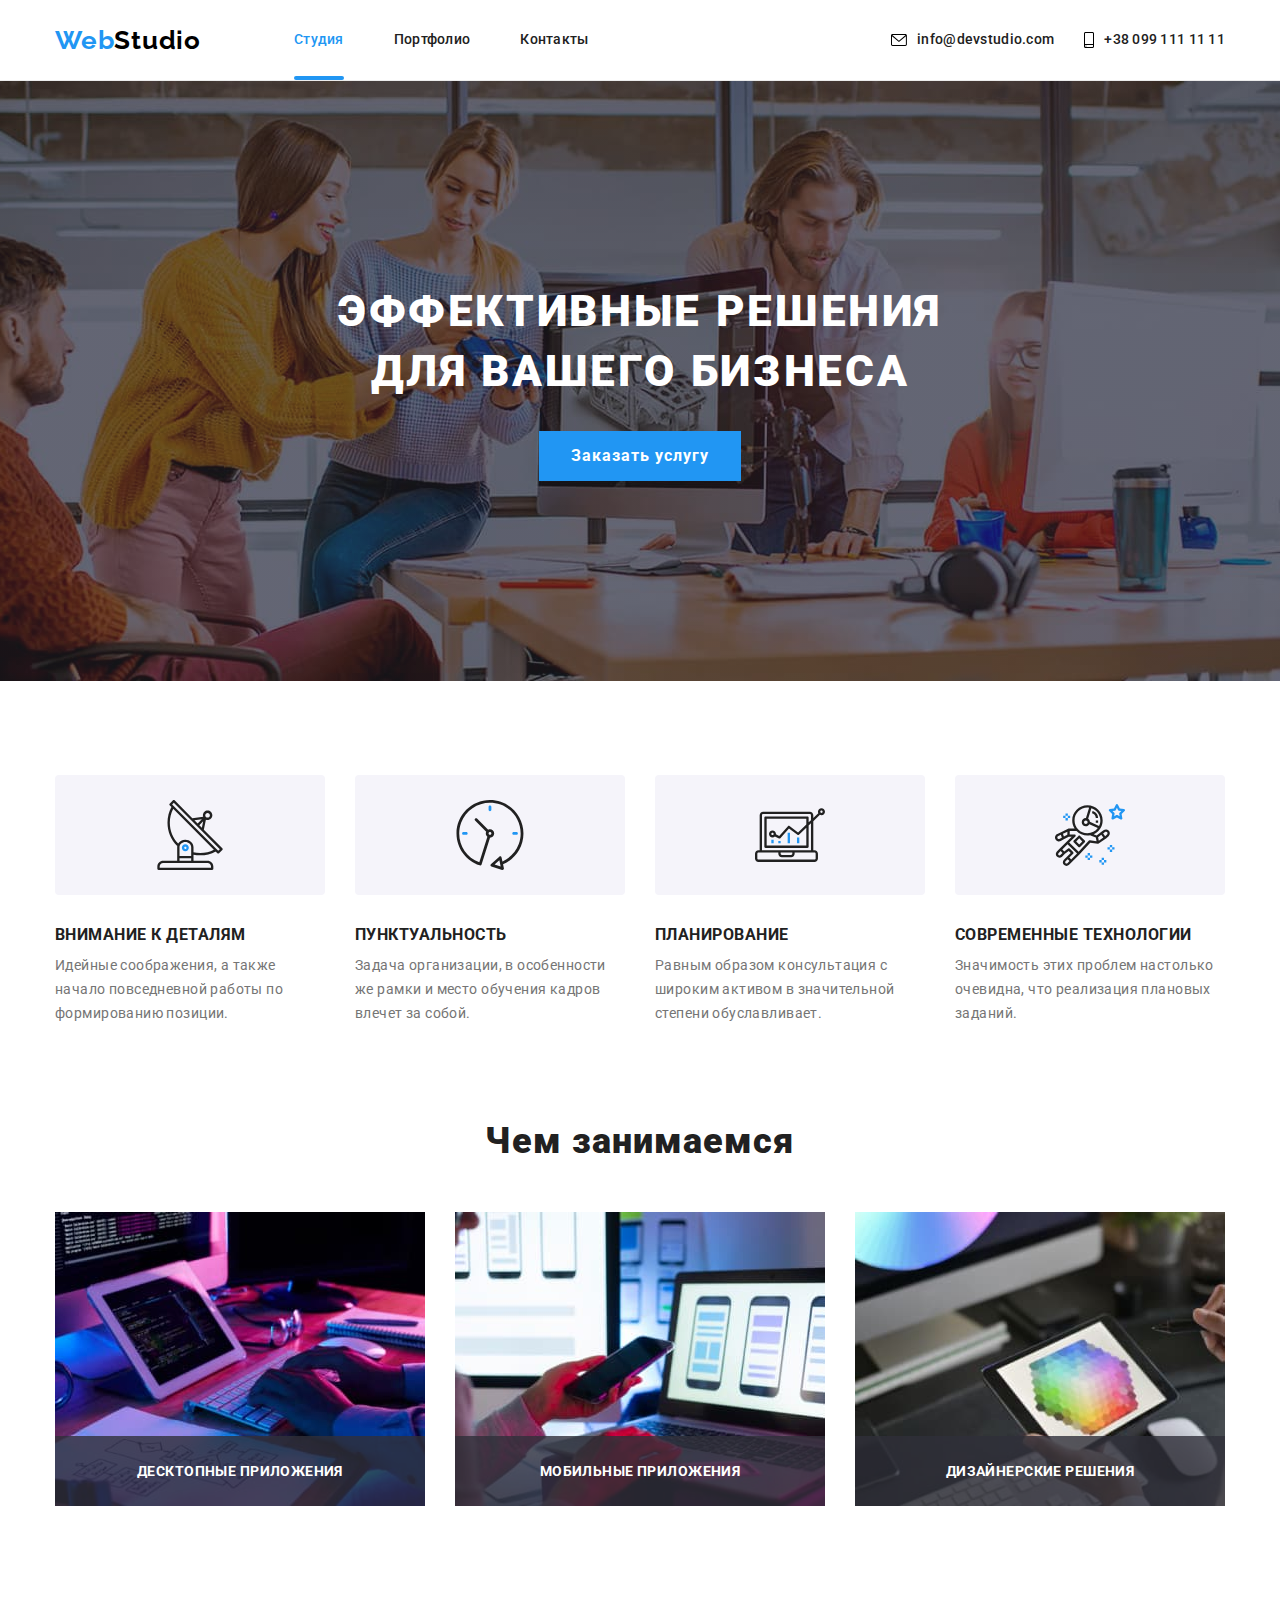
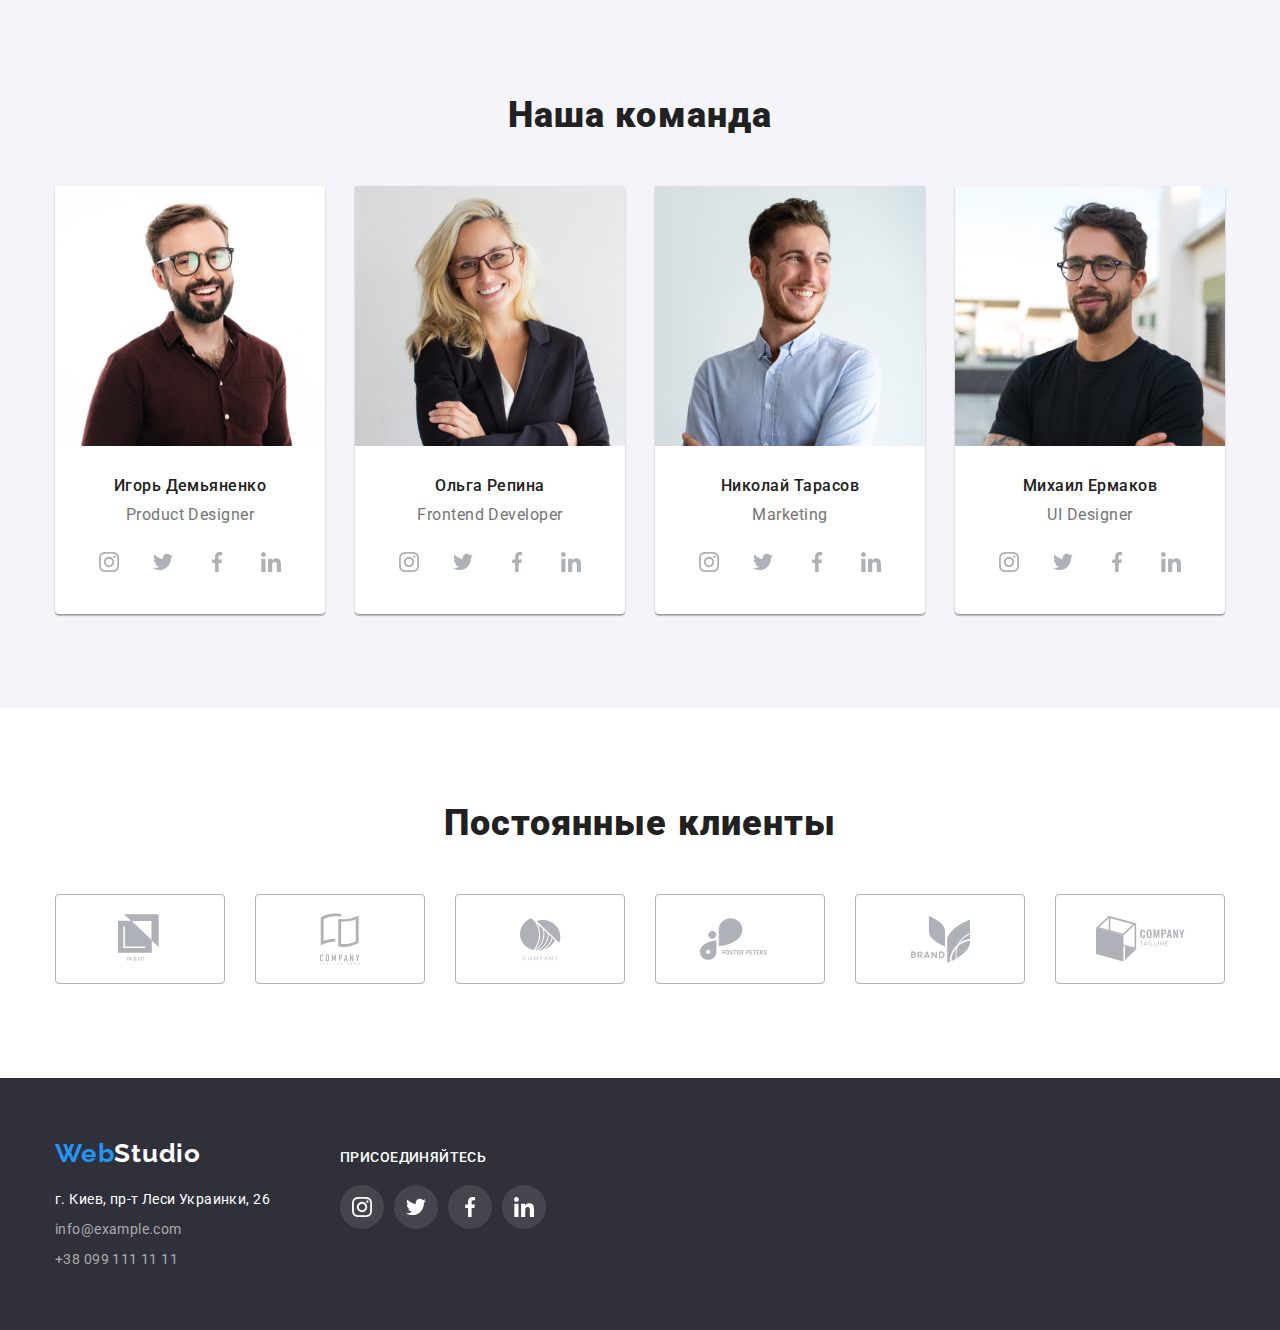
==== index.html @ 580fce65 "добавляет стили" ====
<!DOCTYPE html>
<html lang="ru">

<head>
    <meta charset="UTF-8" />
    <meta name="viewport" content="width=device-width, initial-scale=1.0" />
    <title lang="en">WebStudio</title>
    <link href="https://fonts.googleapis.com/css2?family=Roboto:wght@400;500;700;900&display=swap" rel="stylesheet">
    <link rel="stylesheet" href="https://cdnjs.cloudflare.com/ajax/libs/modern-normalize/1.0.0/modern-normalize.min.css">
    <link rel="stylesheet" href="./css/style.css">
</head>
 
<body>
    <!--шапка-->
    <header class="header">
        <div class="container header-container">
            <nav class="navigate">
                <a href="./index.html" class="link-logo"><span>Web</span>Studio</a>
                <ul class="list menu site-nav">
                    <li class="menu-item"><a href="./index.html" class=" link link-current">Студия</a></li>
                    <li class="menu-item"><a href="./portfolio.html" class="link menu-link">Портфолио</a></li>
                    <li class="menu-item"><a href="#contacts" class="link menu-link ">Контакты</a></li>
                </ul> 
            </nav>    
                <ul class="list menu contacts-top">
                    <li class="menu-item">
                        <a href="mailto:info@devstudio.com" class="link menu-link link-contacts">
                            <svg class="svg-item" width="16" height="12">
                                <use href="./images/sprite.svg#icon-envelope"></use>
                            </svg>
                            info@devstudio.com
                        </a>
                    </li>
                    <li class="menu-item">
                        <a href="tel:380991111111" class="link menu-link link-contacts">
                            <svg class="svg-item" width="10" height="16">
                                <use href="./images/sprite.svg#icon-smartphone"></use>
                            </svg> 
                            +38 099 111 11 11
                        </a>
                    </li>
                </ul>
        </div>
   </header>

    <main>
        <!--герой-->
        
        <section class="hero overlay">
            <div class="container hero-box ">
                <h1 class="page-title no-margin">Эффективные решения <br />для вашего бизнеса</h1>
                <button  class="main-btn" type="button" data-modal-open>Заказать услугу</button>
            </div>    
        </section>
        

        <!--особенности-->
        <section class="benefits">
            <div class="container">
                <h2 class="visually-hidden">Преимущества</h2>
                <ul class="list menu-benefits menu">
                    <li class="item">
                        <div class="icon">
                            <svg class="svg-item">
                                <use href="./images/sprite.svg#icon-antenna"></use>
                            </svg>
                        </div>
                        <h3 class="p-title no-margin">Внимание к деталям</h3>
                        <p class="text">
                            Идейные соображения, а также начало повседневной работы по
                            формированию позиции.
                        </p>
                    </li>
                    <li class="item">
                        <div class="icon">
                            <svg class="svg-item">
                                <use href="./images/sprite.svg#icon-clock"></use>
                            </svg>
                        </div>
                        <h3  class="p-title no-margin">Пунктуальность</h3>
                        <p class="text no-margin">
                            Задача организации, в особенности же рамки и место обучения кадров
                            влечет за собой.
                        </p>
                    </li>
                    <li class="item">
                        <div class="icon">
                            <svg class="svg-item">
                                <use href="./images/sprite.svg#icon-diagram"></use>
                            </svg>
                        </div>
                        <h3  class="p-title no-margin">Планирование</h3>
                        <p class="text no-margin">
                            Равным образом консультация с широким активом в значительной
                            степени обуславливает.
                        </p>
                    </li>
                    <li class="item">
                        <div class="icon">
                        <svg class="svg-item" width="70" height="70">
                            <use href="./images/sprite.svg#icon-astronaut"></use>
                        </svg>
                        </div>
                        <h3 class="p-title no-margin">Современные технологии</h3>
                        <p class="text no-margin">
                            Значимость этих проблем настолько очевидна, что реализация
                            плановых заданий.
                        </p>
                    </li>
                </ul>
            </div>
        </section>

        <!--Чем занимаемся-->
        <section class="about">
            <div class="container">
                <h2  class="section-tittle no-margin">Чем занимаемся</h2>
                <ul class="list menu menu-offers">                   
                    <li class="item">
                         <a class="link" href="">
                        <img src="./images/img.jpg" alt="В руках мобильный телефон" width="370"/>
                        <p class="description">Десктопные приложения</p>
                    </a>
                    
                    </li>
                    <li class="item">
                       <a class="link" href="">
                        <img src="./images/box2.jpg" alt="В руках планшет" width="370"/>
                        <p class="description">Мобильные приложения</p>
                    </a>
                     
                    </li>
                    <li class="item">
                        <a class="link" href="">
                        <img src="./images/box3.jpg" alt="За клавиатурой" width="370"/>
                        <p class="description">Дизайнерские решения</p>
                    </a>
                     
                    </li>
                </ul>
            </div>   
        </section>

        <!--Наша команда-->
        <section class="team">
            <div class="container">
                <h2 class="section-tittle no-margin">Наша команда</h2>
                <ul class="list menu menu-team">                   
                    <li class="team-card">
                        <img src="./images/pd.jpg"  alt="Игорь Демьяненко" width="270"/>
                        <div class="info">
                            <h3  class="p-title no-margin">Игорь Демьяненко</h3>
                            <p lang="en" class="text no-margin">Product Designer</p>
                            <ul class="social-list list">
                                <li class="item">
                                    <a class="link social-link light" href="https://www.instagram.com/" aria-label="Instagram">
                                        <span class="visually-hidden">Instagram</span>
                                        <svg class="social-icon">
                                            <use href="./images/sprite.svg#icon-instagram"></use>
                                        </svg>
                                    </a>
                                </li>
                                <li class="item">
                                    <a class="link social-link light" href="https://twitter.com/" aria-label="Twitter">
                                        <span class="visually-hidden">Twitter</span>
                                        <svg class="social-icon">
                                            <use href="./images/sprite.svg#icon-twitter"></use>
                                        </svg>
                                    </a>
                                </li>
                                <li class="item">
                                    <a class="link social-link light" href="https://facebook.com/" aria-label="Facebook">
                                        <span class="visually-hidden">Facebook</span>
                                        <svg class="social-icon">
                                            <use href="./images/sprite.svg#icon-facebook"></use>
                                        </svg>
                                    </a>
                                </li>
                                <li class="item">
                                    <a class="link social-link light" href="https://www.linkedin.com/" aria-label="LinkedIn">
                                        <span class="visually-hidden">LinkedIn</span>
                                        <svg class="social-icon">
                                            <use href="./images/sprite.svg#icon-linkedin"></use>
                                        </svg>
                                    </a>
                                </li>
                            </ul>   
                        </div>
                    </li>
                
                    <li class="team-card">
                        <img src="./images/fd.jpg" alt="Ольга Репина" width="270"/>
                        <div class="info">
                            <h3  class="p-title no-margin">Ольга Репина</h3>
                            <p lang="en" class="text no-margin">Frontend Developer</p>
                            <ul class="social-list list">
                                <li class="item">
                                    <a class="link social-link light" href="https://www.instagram.com/" aria-label="Instagram">
                                        <span class="visually-hidden">Instagram</span>
                                        <svg class="social-icon">
                                            <use href="./images/sprite.svg#icon-instagram"></use>
                                        </svg>
                                    </a>
                                </li>
                                <li class="item">
                                    <a class="link social-link light" href="https://twitter.com/" aria-label="Twitter">
                                        <span class="visually-hidden">Twitter</span>
                                        <svg class="social-icon">
                                            <use href="./images/sprite.svg#icon-twitter"></use>
                                        </svg>
                                    </a>
                                </li>
                                <li class="item">
                                    <a class="link social-link light" href="https://facebook.com/" aria-label="Facebook">
                                        <span class="visually-hidden">Facebook</span>
                                        <svg class="social-icon">
                                            <use href="./images/sprite.svg#icon-facebook"></use>
                                        </svg>
                                    </a>
                                </li>
                                <li class="item">
                                    <a class="link social-link light" href="https://www.linkedin.com/" aria-label="LinkedIn">
                                        <span class="visually-hidden">LinkedIn</span>
                                        <svg class="social-icon">
                                            <use href="./images/sprite.svg#icon-linkedin"></use>
                                        </svg>
                                    </a>
                                </li>
                            </ul>   
                        </div>
                    </li>
                
                    <li class="team-card">
                        <img src="./images/market.jpg" alt="Николай Тарасов" width="270" />
                        <div class="info">
                            <h3 class="p-title no-margin">Николай Тарасов</h3>
                            <p lang="en" class="text no-margin">Marketing</p>
                            <ul class="social-list list">
                                <li class="item">
                                    <a class="link social-link light" href="https://www.instagram.com/" aria-label="Instagram">
                                        <span class="visually-hidden">Instagram</span>
                                        <svg class="social-icon">
                                            <use href="./images/sprite.svg#icon-instagram"></use>
                                        </svg>
                                    </a>
                                </li>
                                <li class="item">
                                    <a class="link social-link light" href="https://twitter.com/" aria-label="Twitter">
                                        <span class="visually-hidden">Twitter</span>
                                        <svg class="social-icon">
                                            <use href="./images/sprite.svg#icon-twitter"></use>
                                        </svg>
                                    </a>
                                </li>
                                <li class="item">
                                    <a class="link social-link light" href="https://facebook.com/" aria-label="Facebook">
                                        <span class="visually-hidden">Facebook</span>
                                        <svg class="social-icon">
                                            <use href="./images/sprite.svg#icon-facebook"></use>
                                        </svg>
                                    </a>
                                </li>
                                <li class="item">
                                    <a class="link social-link light" href="https://www.linkedin.com/" aria-label="LinkedIn">
                                        <span class="visually-hidden">LinkedIn</span>
                                        <svg class="social-icon">
                                            <use href="./images/sprite.svg#icon-linkedin"></use>
                                        </svg>
                                    </a>
                                </li>
                            </ul>   
                        </div>
                    </li>
                
                    <li class="team-card">                   
                        <img src="./images/ui.jpg" alt="Михаил Ермаков" width="270"/>
                        <div class="info">
                            <h3 class="p-title no-margin">Михаил Ермаков</h3>
                            <p lang="en" class="text no-margin">UI Designer</p>
                           <ul class="social-list list">
                                <li class="item">
                                    <a class="link social-link light" href="https://www.instagram.com/" aria-label="Instagram">
                                        <span class="visually-hidden">Instagram</span>
                                        <svg class="social-icon">
                                            <use href="./images/sprite.svg#icon-instagram"></use>
                                        </svg>
                                    </a>
                                </li>
                                <li class="item">
                                    <a class="link social-link light" href="https://twitter.com/" aria-label="Twitter">
                                        <span class="visually-hidden">Twitter</span>
                                        <svg class="social-icon">
                                            <use href="./images/sprite.svg#icon-twitter"></use>
                                        </svg>
                                    </a>
                                </li>
                                <li class="item">
                                    <a class="link social-link light" href="https://facebook.com/" aria-label="Facebook">
                                        <span class="visually-hidden">Facebook</span>
                                        <svg class="social-icon">
                                            <use href="./images/sprite.svg#icon-facebook"></use>
                                        </svg>
                                    </a>
                                </li>
                                <li class="item">
                                    <a class="link social-link light" href="https://www.linkedin.com/" aria-label="LinkedIn">
                                        <span class="visually-hidden">LinkedIn</span>
                                        <svg class="social-icon">
                                            <use href="./images/sprite.svg#icon-linkedin"></use>
                                        </svg>
                                    </a>
                                </li>
                            </ul>        
                        </div>                           
                    </li>
                </ul>
            </div>    
        </section>

        <!--постоянные клиенты-->
        <section class="section clients">
            <div class="container">
                <h2 class="section-tittle">Постоянные клиенты</h2>
        
                <ul class="clients-list list">
                    <li class="item">
                        <a class="link company-link" href="https://www.google.com/" aria-label="Company YA & CO">
                            <span class="visually-hidden">YA & CO</span>
                            <svg class="company-icon" width="45" height="50">
                                <use href="./images/sprite.svg#icon-logo-company1"></use>
                            </svg>
                        </a>
                    </li>
                    <li class="item">
                        <a class="link company-link" href="https://www.google.com/" aria-label="Company TAGLINE HERE">
                            <span class="visually-hidden">TAGLINE HERE</span>
                            <svg class="company-icon" width="40" height="52">
                                <use href="./images/sprite.svg#icon-logo-company2"></use>
                            </svg>
                        </a>
                    </li>
                    <li class="item">
                        <a class="link company-link" href="https://www.google.com/" aria-label="Company COMPANY">
                            <span class="visually-hidden">COMPANY</span>
                            <svg class="company-icon" width="41" height="43">
                                <use href="./images/sprite.svg#icon-logo-company3"></use>
                            </svg>
                        </a>
                    </li>
                    <li class="item">
                        <a class="link company-link" href="https://www.google.com/" aria-label="Company FOSTER PETERS">
                            <span class="visually-hidden">FOSTER PETERS</span>
                            <svg class="company-icon" width="80" height="43">
                                <use href="./images/sprite.svg#icon-logo-company4"></use>
                            </svg>
                        </a>
                    </li>
                    <li class="item">
                        <a class="link company-link" href="https://www.google.com/" aria-label="Company BRAND">
                            <span class="visually-hidden">BRAND</span>
                            <svg class="company-icon" width="59" height="47">
                                <use href="./images/sprite.svg#icon-logo-company5"></use>
                            </svg>
                        </a>
                    </li>
                    <li class="item">
                        <a class="link company-link" href="https://www.google.com/" aria-label="Company TAGLINE">
                            <span class="visually-hidden">TAGLINE</span>
                            <svg class="company-icon" width="89" height="46">
                                <use href="./images/sprite.svg#icon-logo-company6"></use>
                            </svg>
                        </a>
                    </li>
                </ul>
            </div>
        </section>
    </main>

    <!--футер-->
    <footer class="footer">
        <div class="container">
            <div class="flex-footer">
            <div class="footer-left">                
                    <a href="./index.html" class="link-logo inverse "><span>Web</span>Studio</a>
                <address id="contacts">
                    <ul class="page-futer link list">
                        <li class="item item-link white-link ">
                            <a href="https://goo.gl/maps/ifoA3qWjALRfbkiX9" target="_blank" rel="noopener noreferer" class="link">г. Киев,
                                пр-т Леси Украинки, 26</a>
                        </li>
                        <li class=" item item-link">
                            <a class="contacts link" href="mailto:info@example.com">info@example.com</a>
                        </li>
                        <li class=" item item-link">
                            <a class="contacts link" href="tel:380991111111">+38 099 111 11 11</a>
                        </li>
                    </ul>
                </address>
            </div>
            <div class="center-footer">
                <h2 class="title">Присоединяйтесь</h2>
                <ul class="social-list list">
                    <li class="item">
                        <a class="link social-link dark" href="https://www.instagram.com/" aria-label="Instagram">
                            <span class="visually-hidden">Instagram</span>
                            <svg class="social-icon">
                                <use href="./images/sprite.svg#icon-instagram" ></use>
                            </svg>
                        </a>
                    </li>
                    <li class="item">
                        <a class="link social-link dark" href="https://twitter.com/" aria-label="Twitter">
                            <span class="visually-hidden">Twitter</span>
                            <svg class="social-icon">
                                <use href="./images/sprite.svg#icon-twitter"></use>
                            </svg>
                        </a>
                    </li>
                    <li class="item">
                        <a class="link social-link dark" href="https://facebook.com/" aria-label="Facebook">
                            <span class="visually-hidden">Facebook</span>
                            <svg class="social-icon">
                                <use href="./images/sprite.svg#icon-facebook"></use>
                            </svg>
                        </a>
                    </li>
                    <li class="item">
                        <a class="link social-link dark" href="https://www.linkedin.com/" aria-label="LinkedIn">
                            <span class="visually-hidden">LinkedIn</span>
                            <svg class="social-icon">
                                <use href="./images/sprite.svg#icon-linkedin"></use>
                            </svg>
                        </a>
                    </li>
                </ul>
            </div>
            </div>
        </div>    
    </footer>

    <div class="backdrop is-hidden" data-modal>
        <div class="modal">
            <b class="modal-header">Оставьте свои данные, мы вам перезвоним</b>
            <form class="form">
                <label class="form-field">
                    <input class="input" type="text"  name="person" placeholder=" ">
                    <span class="caption">Имя</span>
                    <svg class="icon" width="18" height="18">
                        <use href="./images/sprite.svg#icon-person-black"></use>                       
                    </svg>
                </label>

                <label class="form-field">
                    <input class="input" type="tel" name="tel" placeholder=" ">
                    <span class="caption">Телефон</span>
                    <svg class="icon" width="18" height="18">
                        <use href="./images/sprite.svg#icon-phone-black"></use>
                    </svg>
                </label>

                <label class="form-field">
                    <input class="input" type="mail" name="mail" placeholder=" ">
                    <span class="caption">Почта</span>
                    <svg class="icon" width="18" height="18">
                        <use href="./images/sprite.svg#icon-email-black"></use>
                    </svg>
                </label>

                <label class="form-field-area">
                    <textarea class="input" name="comment" placeholder=" "></textarea>
                    <span class="caption">Комментарий</span>
                </label>

                <label class="field-checkbox">
                    <input class="visually-hidden" type="checkbox" name="policy" placeholder=" " autocomplete="off">
                    <span class="checkbox-icon"></span>
                    <span class="caption">Соглашаюсь с рассылкой и принимаю <a class="link-policy" href="">Условия договора</a></span>
                </label>

                <button class="submit-button" type="button">Отправить</button>
            </form>


            <button class="modal-button" type="button" data-modal-close>
                <svg width="11" height="11">
                    <use href="./images/sprite.svg#icon-vector"></use>
                </svg>   
            </button>
        </div>
    </div>
<script src="./js/modal.js"></script>
</body>

</html>
---- css/style.css ----
/* raleway-regular - latin */
@font-face {
  font-family: "Raleway";
  font-style: normal;
  font-weight: 400;
  src: url("../fonts/raleway-v18-latin/raleway-v18-latin-regular.eot"); /* IE9 Compat Modes */
  src: local(""),
    url("../fonts/raleway-v18-latin/raleway-v18-latin-regular.eot?#iefix")
      format("embedded-opentype"),
    /* IE6-IE8 */
      url("../fonts/raleway-v18-latin/raleway-v18-latin-regular.woff2")
      format("woff2"),
    /* Super Modern Browsers */
      url("../fonts/raleway-v18-latin/raleway-v18-latin-regular.woff")
      format("woff"),
    /* Modern Browsers */
      url("../fonts/raleway-v18-latin/raleway-v18-latin-regular.ttf")
      format("truetype"),
    /* Safari, Android, iOS */
      url("../fonts/raleway-v18-latin/raleway-v18-latin-regular.svg#Raleway")
      format("svg"); /* Legacy iOS */
}
/* raleway-700 - latin */
@font-face {
  font-family: "Raleway";
  font-style: normal;
  font-weight: 700;
  src: url("../fonts/raleway-v18-latin/raleway-v18-latin-700.eot"); /* IE9 Compat Modes */
  src: local(""),
    url("../fonts/raleway-v18-latin/raleway-v18-latin-700.eot?#iefix")
      format("embedded-opentype"),
    /* IE6-IE8 */ url("../fonts/raleway-v18-latin/raleway-v18-latin-700.woff2")
      format("woff2"),
    /* Super Modern Browsers */
      url("../fonts/raleway-v18-latin/raleway-v18-latin-700.woff")
      format("woff"),
    /* Modern Browsers */
      url("../fonts/raleway-v18-latin/raleway-v18-latin-700.ttf")
      format("truetype"),
    /* Safari, Android, iOS */
      url("../fonts/raleway-v18-latin/raleway-v18-latin-700.svg#Raleway")
      format("svg"); /* Legacy iOS */
}

:root {
  --main-text-color: #757575;
  --title-text-color: #212121;
  --accent-text-color: #2196f3;
  --black: #000000;
  --white: #ffffff;
  --bc-color: #2f303a;
  --for-team: #f5f4fa;
  --division-line-color: #ececec;
  --border-line-color: #eeeeee;
  --social-link-color-default: #afb1b8;
  --transparent-white-light: rgba(255, 255, 255, 0.6);
  --transparent-white-dark: rgba(255, 255, 255, 0.1);
  --backdrop: rgba(0, 0, 0, 0.2);
  --timing-function: cubic-bezier(0.4, 0, 0.2, 1);
  --time: 250ms;
}

html {
  box-sizing: border-box;
}

body {
  font-family: "Roboto", sans-serif;
  font-weight: 500;
  font-size: 14px;
  line-height: 1.71;
  letter-spacing: 0.03em;
  color: var(--main-text-color);
}
/* 
h1,
h2,
h3,
p {
  margin-top: 0;
} */

img {
  display: block;
  max-width: 100%;
  height: auto;
}

.no-margin {
  margin-top: 0;
}
.text {
  margin: 0;
}

.container {
  width: 1200px;
  padding-left: 15px;
  padding-right: 15px;
  margin-right: auto;
  margin-left: auto;
  /* border: 2px solid tomato; */
}

.header {
  border-bottom: 1px solid var(--division-line-color);
}

.list {
  list-style: none;
  margin: 0;
  padding: 0;
}

.link,
.link-logo {
  display: block;
  color: inherit;
  text-decoration: none;

  transition: color var(--time) var(--timing-function),
    fill var(--time) var(--timing-function);
}

.link:hover,
.link:focus {
  color: var(--accent-text-color);
}

.site-nav .link-current {
  position: relative;

  display: block;

  padding-top: 32px;
  padding-bottom: 32px;
  font-family: "Roboto", sans-serif;
  font-weight: 500;
  font-size: 14px;
  line-height: 1.14;
  letter-spacing: 0.02em;

  color: var(--accent-text-color);
  text-decoration: none;
}

.site-nav .link-current::after {
  content: "";
  position: absolute;
  display: block;
  width: 100%;
  height: 4px;
  border-radius: 2px;
  left: 0;
  bottom: 0;

  background-color: var(--accent-text-color);
}

.page-futer > .white-link {
  color: var(--white);
}

.link-contacts:hover,
.link-contacts:focus {
  color: var(--accent-text-color);
  fill: var(--accent-text-color);
}
/* 
.site-nav,
.contacts-top  */

.menu-item .menu-link,
.menu-item .link {
  display: flex;
  justify-content: center;
  align-items: center;

  transition: color var(--time) var(--timing-function),
    fill var(--time) var(--timing-function);
}

/* .site-nav .menu-item:hover:after,
.site-nav .menu-item:focus:after,
.link-current::after {
  content: "";
  display: block;
  width: 100%;
  height: 4px;
  border-radius: 2px;
  background-color: var(--accent-text-color);
  margin-top: 28px;
} */

/* overlay */

.hero.overlay {
  max-width: 1600px;
  height: 600px;
  margin-left: auto;
  margin-right: auto;

  background-image: linear-gradient(
      to right,
      rgba(47, 48, 58, 0.4),
      rgba(47, 48, 58, 0.4)
    ),
    url("../images/img-hero.jpg");
  background-repeat: no-repeat;
  background-position: center;
  background-size: cover;
}

.btn {
  display: inline-block;
  border: 0px solid transparent;
  border-radius: 4px;
  /* min-width: 103px; */
  padding: 6px 22px;
  font-weight: 500;
  font-size: 16px;
  line-height: 1.63;
  text-align: center;
  letter-spacing: 0.03em;
  color: var(--title-text-color);
  background-color: var(--for-team);
  cursor: pointer;

  transition: color var(--time) var(--timing-function),
    background-color var(--time) var(--timing-function);
}

.btn:hover,
.btn:focus,
.btn:active {
  display: inline-block;
  border: 0px solid transparent;
  border-radius: 4px;
  border: none;
  outline: none;
  box-shadow: none;
  /* min-width: 103px; */
  padding: 6px 22px;
  font-weight: 500;
  font-size: 16px;
  line-height: 1.62;
  text-align: center;
  letter-spacing: 0.03em;

  color: var(--white);
  background-color: var(--accent-text-color);
}

.main-btn {
  display: inline-block;
  text-align: center;
  border: 0px solid transparent;
  margin-top: 0;
  margin-bottom: 0;
  padding: 10px 32px;
  /* width: 200px;
  height: 51.64px; */

  font-size: 16px;
  font-weight: 700;
  line-height: 1.875;
  letter-spacing: 0.06em;

  background-color: var(--accent-text-color);
  color: var(--white);
  cursor: pointer;
}

.main-btn:hover,
.main-btn:focus,
.main-btn:active {
  border: none;
  outline: none;
  box-shadow: none;
}

.menu-link {
  display: block;
  padding-top: 32px;
  padding-bottom: 32px;
  font-family: "Roboto", sans-serif;
  font-weight: 500;
  font-size: 14px;
  line-height: 1.14;
  letter-spacing: 0.02em;
  color: var(--title-text-color);
}

.page-title {
  /* margin-top: 0; */
  /* display: inline-block; */
  margin-bottom: 30px;

  font-family: "Roboto", sans-serif;
  font-weight: 900;
  font-size: 44px;
  line-height: 1.364;
  text-align: center;
  letter-spacing: 0.06em;
  text-transform: uppercase;
  color: var(--white);
}

.item .p-title {
  margin-bottom: 10px;

  font-weight: 700;
  font-size: 16px;
  line-height: 1.187;
  letter-spacing: 0.03em;
  text-transform: uppercase;
  color: var(--title-text-color);
}

.section-tittle {
  margin-top: 0%;
  margin-bottom: 50px;

  font-family: "Roboto", sans-serif;
  font-weight: 900;
  font-size: 36px;
  line-height: 1.17;
  text-align: center;
  letter-spacing: 0.03em;
  color: var(--title-text-color);
}

.menu-benefits > .p-title {
  margin-bottom: 10px;

  font-family: "Roboto", sans-serif;
  font-weight: 700;
  font-size: 14px;
  line-height: 1.14;
  letter-spacing: 0.03em;
  text-transform: uppercase;
  color: var(title-text-color);
}

.page-futer {
  font-family: "Roboto", sans-serif;
  font-style: normal;
  font-size: 14px;
  line-height: 1.71;
  letter-spacing: 0.03em;
  color: var(--white);
}

.link-logo {
  display: flex;
  align-items: center;

  font-family: "Raleway", sans-serif;
  font-weight: 700;
  font-size: 26px;
  line-height: 1.19;
  font-style: normal;
  letter-spacing: 0.03em;
  color: var(--black);
}

.link-logo > span {
  color: var(--accent-text-color);
}

.link-logo.inverse {
  display: flex;
  margin-bottom: 20px;
  color: var(--white);
}

.menu {
  display: inline-flex;
}

.site-nave .menu-item:not(:last-child) {
  margin-right: 50px;
}

.contacts-top .menu-item:not(:last-child) {
  margin-right: 30px;
}

.menu-item {
  display: flex;
  align-items: center;
}

.menu-item .svg-item {
  margin-right: 10px;
  fill: inherit;
}

.menu-link .header-container {
  display: inline-flex;
  align-items: center;
}

.header {
  /* padding-top: 32px;
  padding-bottom: 32px; */
  background-color: var(--dark-bg);
}

.navigate {
  display: flex;
  align-items: center;
}

.header-container {
  display: flex;
  align-items: center;
  /* border: ; */
}

.site-nav {
  display: flex;
  margin-left: 93px;
  align-items: center;
}

.site-nav .menu-item + .menu-item {
  margin-left: 50px;
}

.contacts-top {
  display: flex;
  margin-left: auto;
  align-items: center;
}

.footer {
  background-color: var(--bc-color);
}

.hero-box {
  /* max-width: 665px; */
  align-items: center;
  display: flex;
  flex-direction: column;
  justify-content: center;
  text-align: center;
  padding-top: 200px;
  padding-bottom: 200px;
}

.about,
.benefits,
.team,
.section-portfolio,
.clients {
  padding-top: 94px;
}
.section-portfolio,
.clients,
.about {
  padding-bottom: 94px;
}
.team {
  padding-top: 94px;
  padding-bottom: 94px;
}

.menu-benefits > .item + .item {
  margin-left: 30px;
}

.menu-benefits > .item {
  width: calc((100% - 3 * 30px) / 4);
}

.menu-benefits .text {
  margin-top: 0;
  margin-bottom: 0;
  font-weight: 400;
  font-size: 14px;
  line-height: 1.71;
}

.menu-benefits .icon {
  display: flex;
  justify-content: center;
  align-items: center;
  height: 120px;
  width: 270px;
  margin-bottom: 30px;
  border-radius: 4px;
  background-color: var(--for-team);
}

.menu-benefits .svg-item {
  width: 70px;
  height: 70px;
  margin: auto;
}

/* .icon-antenna::before,
.icon-clock::before,
.icon-diagram::before,
.icon-astronaut::before {
  display: block;
  content: "";
  height: 120px;
  background-size: 70px;
  background-position: center;
  background-repeat: no-repeat;
  background-color: var(--for-team);
  margin-bottom: 30px;
} */
/* 
.icon-antenna::before {
  background-image: url(../images/antenna.svg);
}

.icon-clock::before {
  background-image: url(../images/clock.svg);
}

.icon-diagram::before {
  background-image: url(../images/diagram.svg);
}

.icon-astronaut::before {
  background-image: url(../images/astronaut.svg);
} */

.menu-offers {
  display: flex;
}
.menu-offers > .item {
  width: calc((100%- 60px) / 3);
}
.menu-offers > .item + .item {
  margin-left: 30px;
}

.menu-offers .link {
  display: block;
  position: relative;
}

.menu-offers .description {
  position: absolute;
  left: 0;
  bottom: 0;
  margin: 0;
  width: 100%;
  padding-top: 27px;
  padding-bottom: 27px;

  font-weight: 700;
  font-size: 14px;
  line-height: 1.143;
  text-align: center;
  letter-spacing: 0.03em;
  text-transform: uppercase;
  color: var(--white);
  background: rgba(47, 48, 58, 0.8);
}

.team {
  background-color: var(--for-team);
}
.menu-team {
  display: flex;
  /* padding: -30px 0; */
  background-color: var(--primary-bg-color);
}

.menu-team > .team-card {
  width: calc((100% - 90px) / 4);

  /* box-shadow: 0px 1px 3px rgba(0, 0, 0, 0.12), 0px 1px 1px rgba(0, 0, 0, 0.14), 0px 2px 1px rgba(0, 0, 0, 0.2); */
  border-radius: 0px 0px 4px 4px;
}

.team-card {
  box-shadow: 0px 1px 3px rgba(0, 0, 0, 0.12), 0px 1px 1px rgba(0, 0, 0, 0.14),
    0px 2px 1px rgba(0, 0, 0, 0.2);
  border-radius: 0px 0px 4px 4px;
  background: var(--white);
}

.menu-team > .team-card + .team-card {
  margin-left: 30px;
}

.menu-team .info {
  padding: 30px 32px;
}

.info .p-title {
  margin-bottom: 10px;

  font-weight: 500;
  font-size: 16px;
  line-height: 1.19;

  text-align: center;
  letter-spacing: 0.03em;
  color: var(--title-text-color);
}

.info > .text {
  margin-bottom: 16px;

  font-weight: 400;
  font-size: 16px;
  line-height: 1.19;

  text-align: center;
  letter-spacing: 0.03em;

  color: var(-main-text-color);
}

.clients-list {
  display: flex;
}
.clients-list > .item {
  width: calc((100%-150px) / 6);
}
.clients-list > .item + .item {
  margin-left: 30px;
}
.clients-list .company-link {
  display: flex;
  justify-content: center;
  align-items: center;
  width: 170px;
  height: 90px;

  color: var(--social-link-color-default);
  border: 1px solid currentColor;
  border-radius: 4px;

  fill: currentColor;

  transition: color var(--time) var(--timing-function),
    fill var(--time) var(--timing-function);
}

.clients-list .company-link:hover,
.clients-list .company-link:focus {
  color: var(--accent-text-color);
  fill: var(--accent-text-color);
}

.footer-left {
  /* display: flex; */
  /* align-items: ; */
  padding-bottom: 60px;
  padding-top: 60px;
  margin-right: 70px;
}

.page-futer .item-link + .item-link {
  margin-top: 9px;
}

.address {
  color: var(--white);
}

.item-link {
  font-weight: normal;
  font-size: 14px;
  line-height: 1.5;
  letter-spacing: 0.03em;
  color: rgba(255, 255, 255, 0.6);
}

.center-footer .title {
  margin-top: 0;
  margin-bottom: 20px;

  font-weight: 500;
  font-size: 14px;
  line-height: 1.142;
  letter-spacing: 0.03em;
  text-transform: uppercase;

  color: var(--white);
}

.social-list {
  display: flex;
  justify-content: center;
  margin-top: px;
}

.social-list .social-icon {
  width: 20px;
  height: 20px;
}

.item {
  display: block;
}

.team-card {
  display: block;
}

.social-list .social-link {
  display: inline-flex;
  justify-content: center;
  align-items: center;
  width: 44px;
  height: 44px;
  border-radius: 50%;

  transition: fill var(--time) var(--timing-function),
    background-color var(--time) var(--timing-function);
}
.social-list > .item + .item {
  margin-left: 10px;
}
.light {
  fill: var(--social-link-color-default);
}
.social-link.light:hover {
  fill: var(--white);
  background-color: var(--accent-text-color);
}

.social-link.dark {
  fill: var(--white);
  background-color: var(--transparent-white-dark);
}
.social-link.dark:hover {
  background-color: var(--accent-text-color);
}
.flex-footer {
  display: flex;
  align-items: baseline;
}

.menu-filters {
  display: flex;
  justify-content: center;
  margin-bottom: 50px;
}
.menu-filters > .item + .item {
  margin-left: 8px;
}

.list-portfolio {
  display: flex;
  flex-wrap: wrap;

  /* margin-right: -30px;
  margin-bottom: -30px; */
}

.info-portfolio .tittle {
  margin-top: 0;
  margin-bottom: 4px;
  font-weight: 700;
  font-size: 18px;
  line-height: 2;
  letter-spacing: 0.06em;
  color: var(--title-text-color);
}

.info-portfolio {
  padding: 20px 24px;
  border-style: solid;
  border-width: 0 1px 1px 1px;
  box-sizing: border-box;
  border-color: var(--border-line-color);
}

.list-portfolio > .item-card:nth-child(3n) {
  margin-right: 0;
}

.list-portfolio > .item-card:nth-last-child(-n + 3) {
  margin-bottom: 0;
}

.item-card {
  flex-basis: calc((100% - 60px) / 3);
  display: flex;
  margin-right: 30px;
  margin-bottom: 30px;
  background: var(--white);
}

.info-portfolio .text {
  font-weight: 400;
  font-size: 16px;
  line-height: 1.87;
  letter-spacing: 0.03em;
  color: var(--main-text-color);
}
.img-card {
  display: block;
  text-decoration: none;
}

.list-portfolio .img-card:hover,
.list-portfolio .img-card:focus {
  box-shadow: 0px 1px 1px rgba(0, 0, 0, 0.12), 0px 4px 4px rgba(0, 0, 0, 0.06),
    1px 4px 6px rgba(0, 0, 0, 0.16);
}

.list-portfolio .overlay {
  position: relative;
  overflow: hidden;
}

.list-portfolio .description {
  position: absolute;
  left: 0;
  right: 0;
  top: 0;
  bottom: 0;
  margin: 0;

  font-weight: 400;
  font-size: 18px;
  line-height: 1.56;
  padding: 63px 24px;

  color: var(--white);
  background: var(--accent-text-color);

  transform: translateY(100%);
  transition: transform 250ms;
  /* transition: transform var(--time) var(--timing-function); */
}

.list-portfolio .img-card:hover .description,
.list-portfolio .img-card:focus .description {
  transform: translateY(0);
}

.visually-hidden {
  position: absolute;
  clip: rect(1px 1px 1px 1px);
  clip: rect(1px, 1px, 1px, 1px);
  padding: 0;
  border: 0;
  height: 1px;
  width: 1px;
  overflow: hidden;
}

/* модальное окно */

.backdrop {
  position: fixed;
  top: 0;
  left: 0;
  width: 100%;
  height: 100%;
  background: var(--backdrop);

  opacity: 1;
  transition: opacity var(--time) var(--timing-function);
}

.is-hidden {
  opacity: 0;
  pointer-events: none;
  visibility: hidden;
}

.backdrop.is-hidden .modal {
  opacity: 0;
  transform: translate(-50%, -50%) scale(0.2) rotate(180deg);
}

.modal {
  position: absolute;
  top: 50%;
  left: 50%;
  padding: 40px;
  /* display: flex;
  flex-direction: column; */
  min-width: 528px;
  min-height: 581px;

  box-shadow: 0px 1px 3px rgba(0, 0, 0, 0.12), 0px 1px 1px rgba(0, 0, 0, 0.14),
    0px 2px 1px rgba(0, 0, 0, 0.2);
  border-radius: 4px;

  background-color: var(--white);
  opacity: 1;
  transform: translate(-50%, -50%) scale(1) rotate(0deg);
  transition: transform, opacity var(--time), var(--time) var(--timing-function);
}

.modal .modal-button {
  position: absolute;

  display: inline-flex;
  justify-content: center;
  align-items: center;
  width: 30px;
  height: 30px;
  padding: 0;
  margin: 0;
  border: none;

  border-radius: 50%;
  right: 8px;
  top: 8px;
  background-color: var(--white);
  border: 1px solid rgba(0, 0, 0, 0.1);
  cursor: pointer;
}

.modal-button:hover,
.modal-button:focus,
.modal-button:active {
  border: none;
  /* outline: none; */
  box-shadow: none;
  fill: var(--accent-text-color);
}

.modal-header {
  display: block;
  margin-bottom: 30px;

  font-weight: 700;
  font-size: 20px;
  line-height: 1.15;
  text-align: center;

  color: var(--title-text-color);
}

.form-field {
  display: block;
  position: relative;

  margin-bottom: 28px;
  font-weight: 400;
  font-size: 12px;
  line-height: 1.17;
  letter-spacing: 0.01em;
}

.form-field .icon {
  position: absolute;
  display: inline-block;

  top: 50%;
  left: 0;
  fill: var(--title-text-color);
  /* background-color: transparent; */
  transform: translate(15px, -50%);
}

.form-field:focus-within .input ~ .icon {
  fill: var(--accent-text-color);
}

.form-field .caption {
  position: absolute;
  top: 50%;
  left: 0;

  color: var(--primary-text-color);
  transform: translate(42px, -50%);
  transition: transform var(--time) var(--timing-function);
  /* user-select: none; */
}

.form-field .input {
  display: block;
  width: 100%;
  padding: 12px 12px 12px 42px;

  font-weight: 400;
  font-size: 12px;
  line-height: 1.17;
  letter-spacing: 0.01em;

  border: 1px solid rgba(33, 33, 33, 0.2);
  border-radius: 4px;
}

.form-field:focus-within .input + .caption {
  color: var(--accent-text-color);
  transform: translate(0px, -38px);
}

.form-field .input:not(:placeholder-shown) ~ .caption {
  transform: translate(0px, -38px);
}

.form-field:focus-within .input,
.form-field-area:focus-within .input {
  border: 1px solid var(--accent-text-color);
  outline-width: 0px;
  border-radius: 4px;
}

.form-field-area {
  display: block;
  position: relative;
  margin-bottom: 20px;

  line-height: 1.17;
  letter-spacing: 0.01em;
  font-weight: 400;
  font-size: 12px;
}

.form-field-area .caption {
  position: absolute;
  top: 0;
  left: 0;

  color: var(--primary-text-color);
  transform: translate(16px, 100%);
  transition: transform var(--time) var(--timing-function);
  /* user-select: none; */
}

.form-field-area .input {
  padding: 12px 16px;
  width: 100%;
  height: 120px;

  letter-spacing: 0.01em;
  font-weight: 400;
  font-size: 12px;
  border: 1px solid rgba(33, 33, 33, 0.2);
  border-radius: 4px;
  resize: none;
}

.form-field-area:focus-within > .caption {
  color: var(--accent-text-color);
  transform: translate(0px, -18px);
}

.form-field-area .input:not(:placeholder-shown) ~ .caption {
  transform: translate(0px, -18px);
}

.field-checkbox {
  display: block;
  margin-bottom: 30px;

  align-items: center;
  justify-content: center;
  text-align: center;
}

.checkbox-icon {
  display: inline-block;
  margin-right: 7px;
  content: "";
  width: 16px;
  height: 15px;
  background-image: url(/images/Vector-policy.svg);
}

.checkbox-icon:hover {
  background-image: url(/images/icon-check.svg);
}

.checkbox:checked + .checkbox-icon {
  background-image: url(/images/icon-check.svg);
}

.link-policy {
  border-bottom: 1px solid var(--accent-text-color);
  color: var(--accent-text-color);
  text-decoration: none;
}
.submit-button {
  border: none;
  margin-left: auto;
  margin-right: auto;
  padding: 10px 55px;
  font-weight: 700;
  font-size: 16px;
  line-height: 1.88;
  display: flex;
  align-items: center;
  text-align: center;
  letter-spacing: 0.06em;

  color: var(--white);
  background: var(--accent-text-color);
  box-shadow: 0px 4px 4px rgba(0, 0, 0, 0.15);
  border-radius: 4px;
  cursor: pointer;
}

.submit-button:hover {
}

/* 
.item-card:nth-child(3n) {
  margin-right: 0;
}

.item-card:nth-last-child(-n + 3) {
  margin-bottom: 0;
} */
/* .list-portfolio .item-card {
  width: 370px;
} */
/* 
.section-portfolio {
  padding-top: 94px;
  padding-bottom: 94px;
} */ ;
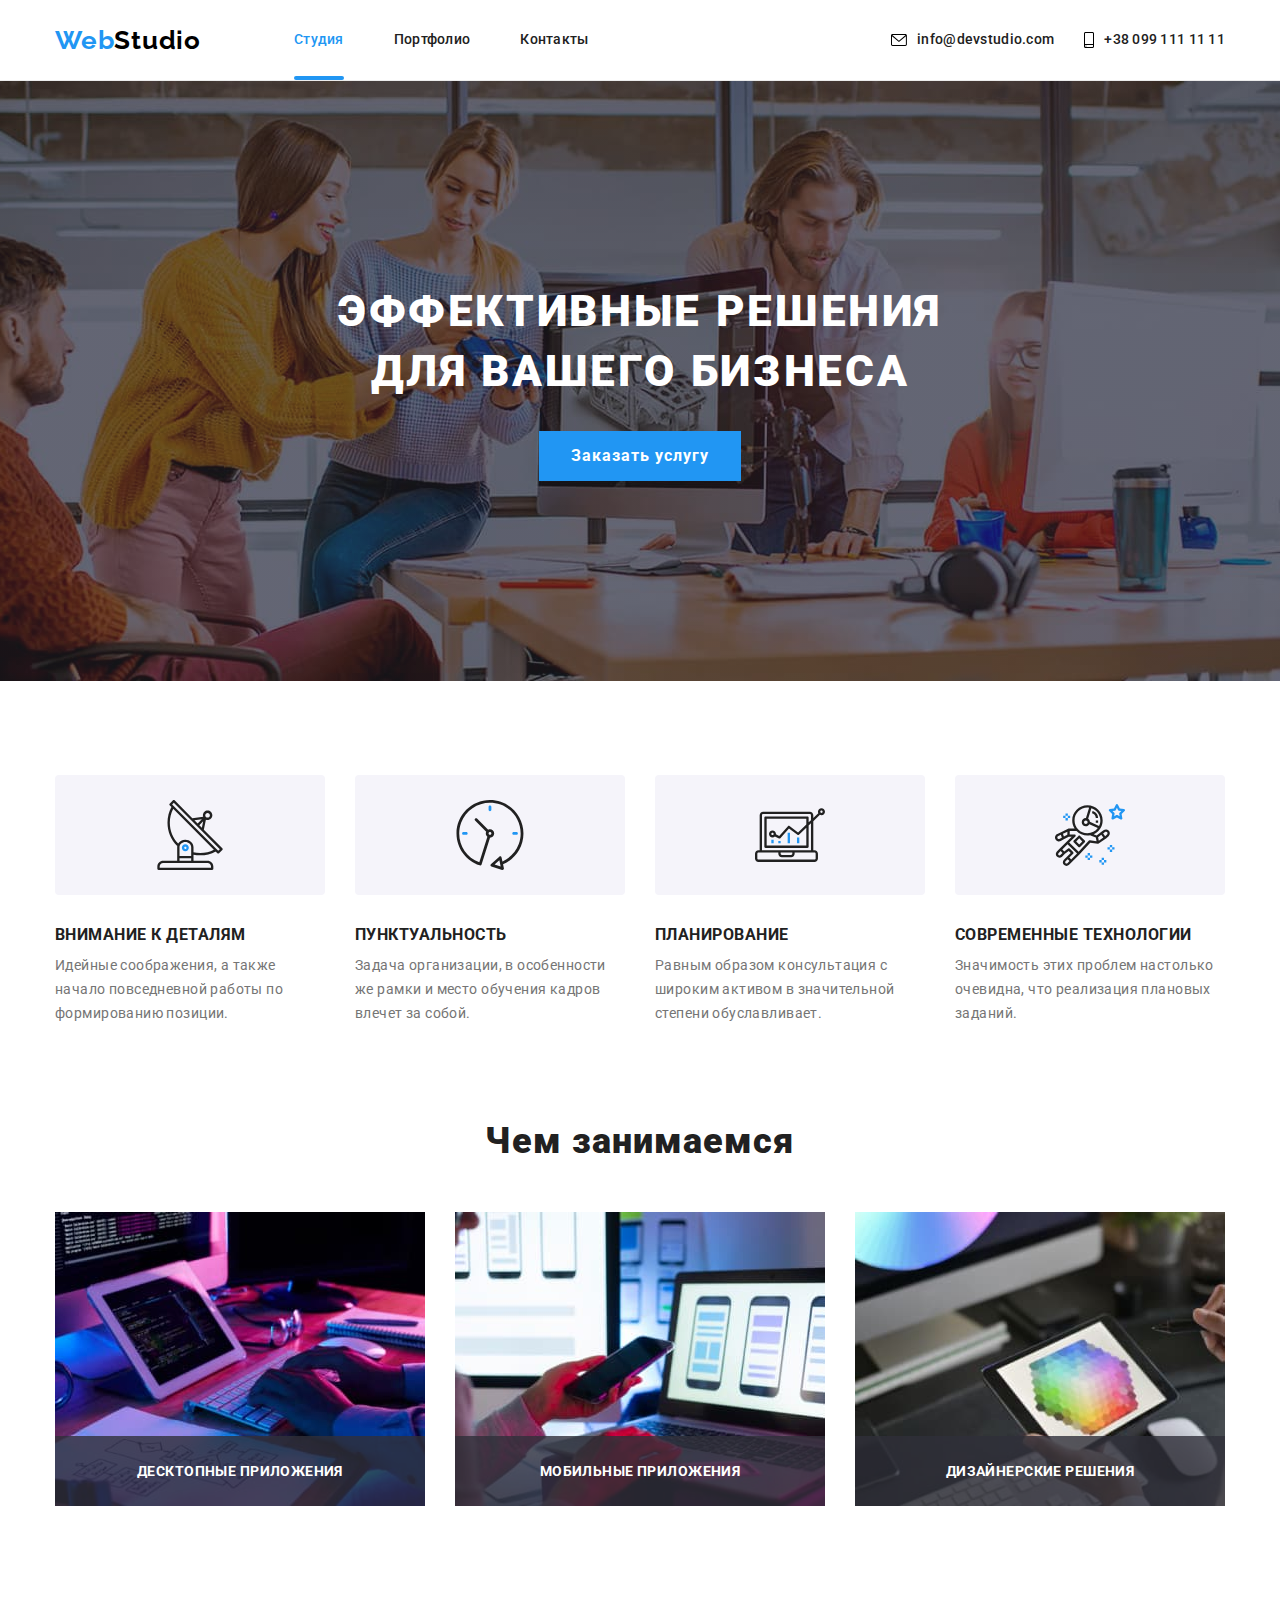
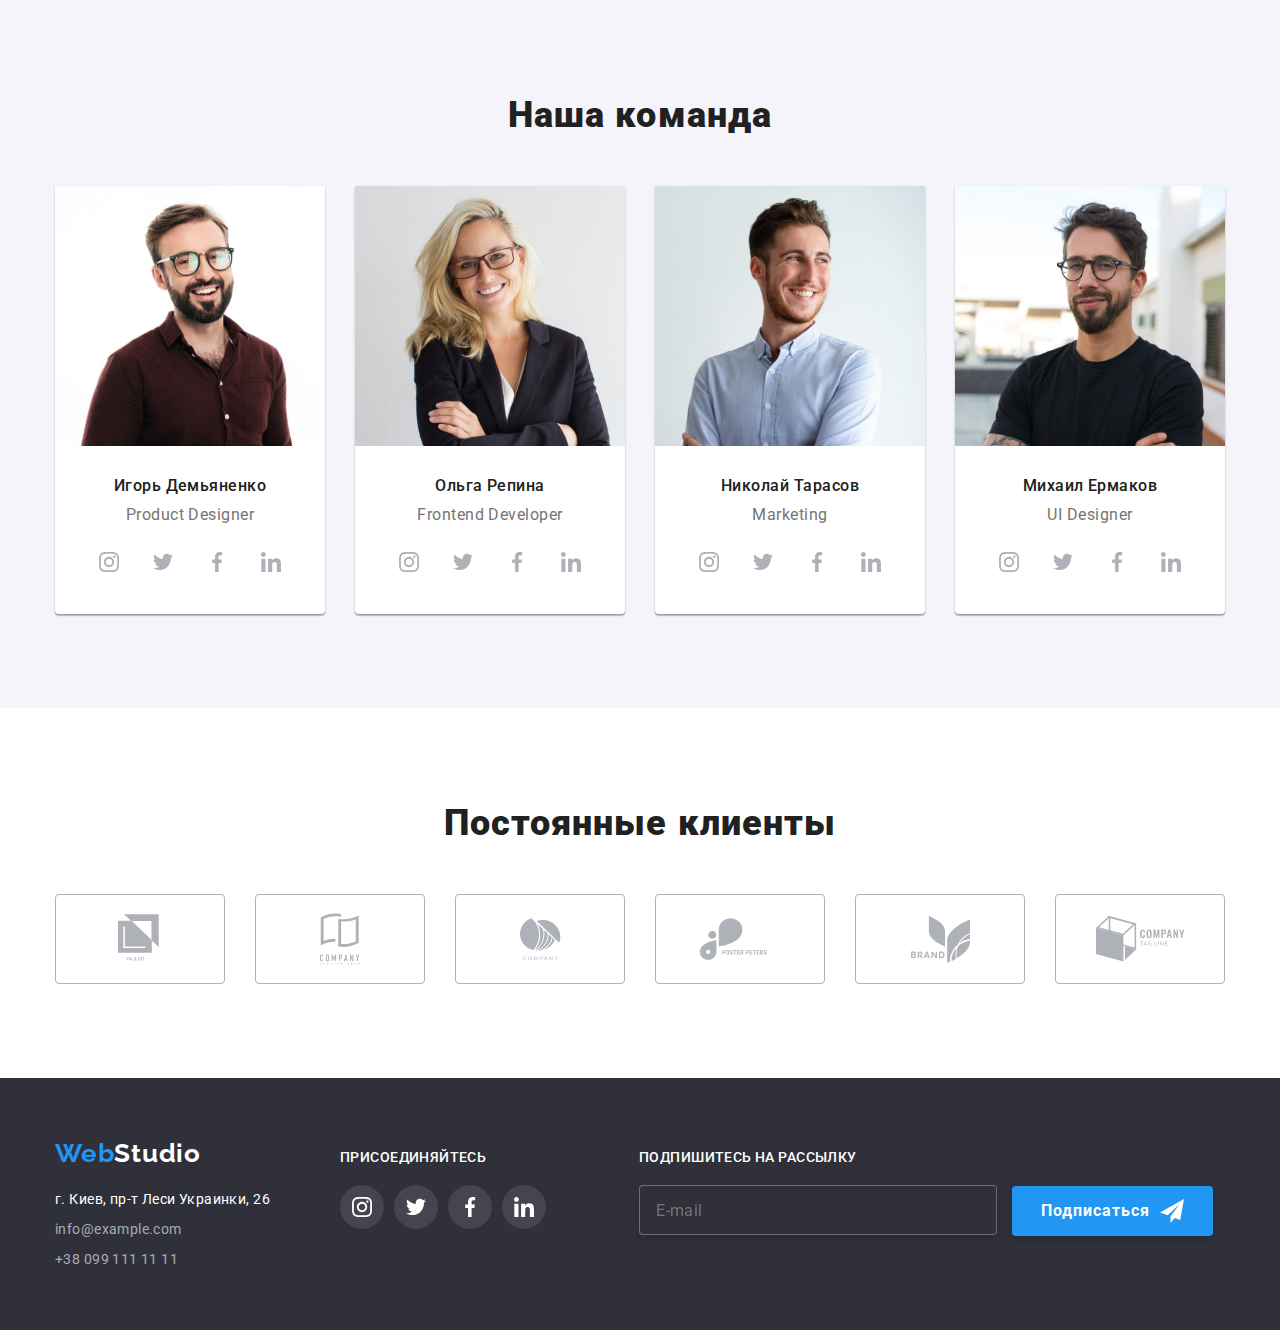
==== commit 30b51037: "исправляет и добавляет разметку" ====
--- a/index.html
+++ b/index.html
@@ -434,6 +434,20 @@
                     </li>
                 </ul>
             </div>
+
+            <div class="footer-right">
+                <h2 class="title">Подпишитесь на рассылку</h2>
+                <label class="form-field-footer">
+                    <input class="footer-input" type="email" name="email" placeholder="E-mail">
+                </label>
+
+                <button class="footer-button" type="submit">Подписаться
+                    <svg class="footer-icon" width="24" height="24">
+                        <use href="./images/sprite.svg#icon-send"></use>
+                    </svg>
+                </button>
+
+            </div>
             </div>
         </div>    
     </footer>
@@ -443,7 +457,7 @@
             <b class="modal-header">Оставьте свои данные, мы вам перезвоним</b>
             <form class="form">
                 <label class="form-field">
-                    <input class="input" type="text"  name="person" placeholder=" ">
+                    <input class="input" type="text"  name="person" placeholder=" "  pattern="^[А-Яа-яЁё\s]+$"required>
                     <span class="caption">Имя</span>
                     <svg class="icon" width="18" height="18">
                         <use href="./images/sprite.svg#icon-person-black"></use>                       
@@ -451,7 +465,7 @@
                 </label>
 
                 <label class="form-field">
-                    <input class="input" type="tel" name="tel" placeholder=" ">
+                    <input class="input" type="tel" name="telephone" placeholder=" " pattern="[0-9]{10}" required>
                     <span class="caption">Телефон</span>
                     <svg class="icon" width="18" height="18">
                         <use href="./images/sprite.svg#icon-phone-black"></use>
@@ -459,7 +473,7 @@
                 </label>
 
                 <label class="form-field">
-                    <input class="input" type="mail" name="mail" placeholder=" ">
+                    <input class="input" type="email" name="mail" placeholder=" " required>
                     <span class="caption">Почта</span>
                     <svg class="icon" width="18" height="18">
                         <use href="./images/sprite.svg#icon-email-black"></use>
@@ -467,17 +481,16 @@
                 </label>
 
                 <label class="form-field-area">
-                    <textarea class="input" name="comment" placeholder=" "></textarea>
+                    <textarea class="input" name="comment" placeholder=" " rows="5" ></textarea>
                     <span class="caption">Комментарий</span>
                 </label>
 
                 <label class="field-checkbox">
-                    <input class="visually-hidden" type="checkbox" name="policy" placeholder=" " autocomplete="off">
-                    <span class="checkbox-icon"></span>
+                    <input class="checkbox visually-hidden" type="checkbox" name="policy">
                     <span class="caption">Соглашаюсь с рассылкой и принимаю <a class="link-policy" href="">Условия договора</a></span>
                 </label>
 
-                <button class="submit-button" type="button">Отправить</button>
+                <button class="submit-button" type="submit">Отправить</button>
             </form>
 
 
--- a/css/style.css
+++ b/css/style.css
@@ -275,8 +275,10 @@
 .main-btn:focus,
 .main-btn:active {
   border: none;
-  outline: none;
+  /* outline: none; */
   box-shadow: none;
+  background-color: var(--white);
+  color: var(--accent-text-color);
 }
 
 .menu-link {
@@ -659,6 +661,91 @@
   margin-right: 70px;
 }
 
+.footer-right {
+  padding-left: 93px;
+}
+
+.footer-input:-webkit-autofill,
+.footer-input:-webkit-autofill:hover,
+.footer-input:-webkit-autofill:focus {
+  -webkit-text-fill-color: var(--white);
+  -webkit-box-shadow: 0 0 0px 1000px var(--bc-color) inset;
+}
+
+.input:not(:placeholder-shown):focus:valid {
+  color: green;
+  border-color: green;
+}
+
+.input:not(:placeholder-shown):invalid {
+  color: red;
+  border-color: red;
+}
+
+.footer-button {
+  display: inline-flex;
+
+  margin-left: 12px;
+  padding: 10px 29px;
+  font-weight: 700;
+  font-size: 16px;
+  line-height: 1.88;
+  align-items: center;
+  text-align: center;
+  letter-spacing: 0.06em;
+
+  color: var(--white);
+  background: var(--accent-text-color);
+  box-shadow: 0px 4px 4px rgba(0, 0, 0, 0.15);
+  border-radius: 4px;
+  border: none;
+  cursor: pointer;
+}
+
+.footer-button:focus {
+  background-color: var(--white);
+  color: var(--accent-text-color);
+
+  /* outline: none; */
+}
+
+.footer-icon {
+  margin-left: 10px;
+  fill: var(--white);
+}
+.footer-button:focus .footer-icon {
+  fill: var(--accent-text-color);
+}
+
+.footer-input {
+  width: 358px;
+  height: 50px;
+  padding-left: 16px;
+
+  border: 1px solid rgba(255, 255, 255, 0.3);
+  box-sizing: border-box;
+  filter: drop-shadow(0px 4px 4px rgba(0, 0, 0, 0.15));
+  border-radius: 4px;
+  background-color: var(--bc-color);
+
+  font-weight: 400;
+  font-size: 16px;
+  line-height: 1.25;
+  letter-spacing: 0.03em;
+  color: rgba(255, 255, 255, 0.6);
+}
+/* 
+.footer-input::placeholder {
+  padding-left: 16px;
+  font-weight: 400px;
+  font-size: 16px;
+  line-height: 1.25;
+
+  letter-spacing: 0.03em;
+
+  color: rgba(255, 255, 255, 0.6);
+} */
+
 .page-futer .item-link + .item-link {
   margin-top: 9px;
 }
@@ -675,7 +762,8 @@
   color: rgba(255, 255, 255, 0.6);
 }
 
-.center-footer .title {
+.center-footer .title,
+.footer-right .title {
   margin-top: 0;
   margin-bottom: 20px;
 
@@ -849,6 +937,7 @@
   border: 0;
   height: 1px;
   width: 1px;
+  margin: -1px;
   overflow: hidden;
 }
 
@@ -942,6 +1031,8 @@
   display: block;
   position: relative;
 
+  background-color: transparent;
+
   margin-bottom: 28px;
   font-weight: 400;
   font-size: 12px;
@@ -1049,16 +1140,11 @@
   transform: translate(0px, -18px);
 }
 
-.field-checkbox {
-  display: block;
-  margin-bottom: 30px;
-
-  align-items: center;
+/* align-items: center;
   justify-content: center;
-  text-align: center;
-}
-
-.checkbox-icon {
+  text-align: center; */
+
+/* .checkbox-icon {
   display: inline-block;
   margin-right: 7px;
   content: "";
@@ -1067,14 +1153,26 @@
   background-image: url(/images/Vector-policy.svg);
 }
 
-.checkbox-icon:hover {
-  background-image: url(/images/icon-check.svg);
-}
-
 .checkbox:checked + .checkbox-icon {
   background-image: url(/images/icon-check.svg);
-}
-
+} */
+
+.field-checkbox .caption::before {
+  display: inline-block;
+  content: "";
+  width: 16px;
+  height: 15px;
+  background-size: 16px;
+  background-position: left;
+  background-repeat: no-repeat;
+  background-color: transparent;
+  margin-right: 8px;
+  background-image: url(../images/Vector-policy.svg);
+}
+
+.checkbox:checked + .caption::before {
+  background-image: url(../images/icon-check.svg);
+}
 .link-policy {
   border-bottom: 1px solid var(--accent-text-color);
   color: var(--accent-text-color);
@@ -1084,6 +1182,7 @@
   border: none;
   margin-left: auto;
   margin-right: auto;
+  margin-top: 30px;
   padding: 10px 55px;
   font-weight: 700;
   font-size: 16px;
@@ -1101,6 +1200,8 @@
 }
 
 .submit-button:hover {
+  color: var(--accent-text-color);
+  background-color: var(--white);
 }
 
 /* 
